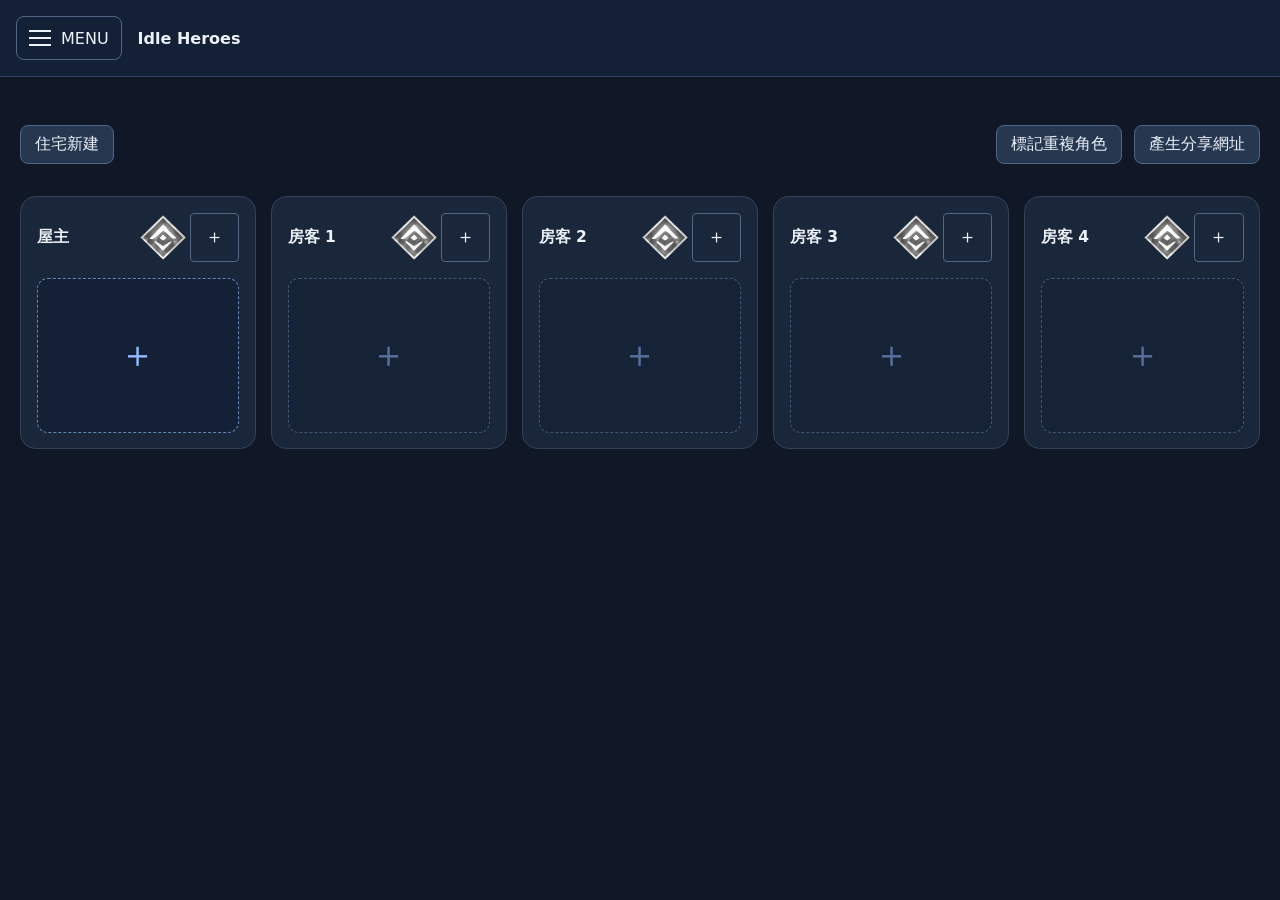
==== Cloud/CloudIsland.html @ fb729266 "Combine cloud island and imprint infusion" ====
<!doctype html>
<html lang="zh-Hant">
  <head>
    <meta charset="utf-8">
    <meta name="viewport" content="width=device-width, initial-scale=1">
    <title>雲舒島模擬器</title>
    <link rel="stylesheet" href="../site-navigation.css">
    <style>
      :root {
        color-scheme: dark;
        font-family: system-ui, sans-serif;
        background: #101827;
        color: #edf2fa;
      }

      * { box-sizing: border-box; }
      body { margin: 0; }
      main { width: calc(100% - 40px); max-width: 1600px; margin: 48px auto; }
      h1 { margin: 8px 0 12px; font-size: clamp(1.8rem, 5vw, 2.5rem); }
      h2 { margin: 0; font-size: 1.25rem; }
      p { line-height: 1.6; }
      .muted { color: #aab8cd; }
      .group-controls { display: flex; flex-wrap: wrap; gap: 12px; margin-top: 20px; }
      .share-controls { display: flex; flex-wrap: wrap; justify-content: flex-end; gap: 12px; margin-left: auto; max-width: 100%; }
      #mark-duplicates[aria-pressed="true"] { background: #702633; border-color: #ff3344; }
      #share-result { margin-top: 20px; }
      #share-result label { display: block; margin-bottom: 8px; }
      #share-url {
        width: 100%;
        padding: 12px;
        border: 1px solid #526583;
        border-radius: 8px;
        background: #142035;
        color: inherit;
        font: inherit;
      }
      #groups { container-type: inline-size; }
      .picker-panels {
        display: grid;
        grid-template-columns: repeat(5, minmax(0, 1fr));
        align-items: start;
        gap: clamp(4px, 1.25cqw, 20px);
        margin-top: 32px;
        font-size: clamp(8px, 1cqw, 16px);
      }
      .panel {
        min-width: 0;
        padding: clamp(2px, 1.25cqw, 20px);
        border: 1px solid #34425a;
        border-radius: clamp(4px, 1.25cqw, 20px);
        background: #1a2639;
      }

      button { font: inherit; color: inherit; cursor: pointer; }
      button:focus-visible, .picker-panels:focus-visible, #share-url:focus-visible { outline: 3px solid #9fc2ff; outline-offset: 4px; }
      button:disabled { cursor: not-allowed; opacity: .5; }
      .panel-heading {
        display: flex;
        align-items: center;
        justify-content: space-between;
        gap: clamp(1px, .5cqw, 8px);
        min-height: clamp(24px, 4cqw, 56px);
        margin-bottom: clamp(4px, 1.25cqw, 20px);
      }
      .panel-actions { display: flex; gap: 2px; margin-left: auto; }
      .nirvana-button, .icon-picker {
        flex-shrink: 0;
        width: clamp(24px, 4cqw, 56px);
        height: clamp(24px, 4cqw, 56px);
        padding: 1px;
        border: 1px solid transparent;
        border-radius: 4px;
        background: transparent;
      }
      .icon-picker {
        display: flex;
        align-items: center;
        justify-content: center;
        border-color: #526583;
        font-size: clamp(18px, 1.5cqw, 24px);
      }
      .icon-picker:hover { background: #34425a; }
      .icon-picker img { width: 100%; height: 100%; object-fit: contain; }
      .nirvana-button img {
        display: block;
        width: 100%;
        height: 100%;
        object-fit: contain;
        filter: grayscale(1);
      }
      .nirvana-button[aria-pressed="true"] { border-color: #efbe6a; }
      .nirvana-button[aria-pressed="true"] img { filter: none; }
      .image-picker {
        position: relative;
        display: flex;
        flex-direction: column;
        align-items: center;
        justify-content: center;
        gap: clamp(3px, .75cqw, 12px);
        width: 100%;
        min-height: clamp(64px, 12.5cqw, 200px);
        padding: clamp(2px, 1.25cqw, 20px);
        overflow-wrap: anywhere;
        border: clamp(1px, .125cqw, 2px) dashed #6888b9;
        border-radius: clamp(3px, .875cqw, 14px);
        background: #142035;
      }
      .image-picker:hover:not(:disabled) { background: #20314c; border-color: #9fc2ff; }
      .image-picker.is-nirvana { background: #4a321d; border-color: #efbe6a; }
      .image-picker.is-nirvana:hover:not(:disabled) { background: #634323; border-color: #ffda92; }
      .image-picker.is-duplicate::after {
        content: "";
        position: absolute;
        inset: 0;
        border: 4px solid #ff3344;
        border-radius: inherit;
        box-shadow: 0 0 6px #ff3344;
        pointer-events: none;
      }
      .image-picker > * { max-width: 100%; }
      .image-picker strong:empty { display: none; }
      .section-title {
        margin: 0;
        font-size: clamp(7px, 1.25cqw, 20px);
        white-space: nowrap;
      }
      .placeholder { font-size: clamp(18px, 3cqw, 48px); color: #94bbff; }
      .preview {
        width: min(100%, clamp(32px, 7cqw, 112px));
        height: auto;
        aspect-ratio: 112 / 118;
        object-fit: contain;
      }
      .error { color: #ffb3b3; overflow-wrap: anywhere; }

      dialog {
        width: min(760px, calc(100% - 32px));
        max-height: 85vh;
        max-height: 85dvh;
        padding: 0;
        border: 1px solid #526583;
        border-radius: 20px;
        background: #1a2639;
        color: inherit;
      }
      dialog::backdrop { background: rgb(4 10 20 / 80%); }
      .dialog-content { padding: 24px; }
      .dialog-header { display: flex; align-items: center; justify-content: space-between; gap: 16px; }
      #dialog-title { font-weight: normal; }
      .close-button, .group-button {
        flex-shrink: 0;
        padding: 8px 14px;
        border: 1px solid #526583;
        border-radius: 8px;
        background: #263750;
      }
      .group-button:hover { background: #344b6a; }
      .image-grid {
        display: grid;
        grid-template-columns: repeat(auto-fit, minmax(108px, 1fr));
        gap: 12px;
        margin-top: 20px;
      }
      .image-option {
        display: flex;
        flex-direction: column;
        align-items: center;
        gap: 8px;
        min-width: 0;
        padding: 12px 6px;
        border: 2px solid #344763;
        border-radius: 12px;
        background: #142035;
      }
      .image-option:hover:not(:disabled) { border-color: #9fc2ff; background: #20314c; }
      .image-option[aria-pressed="true"] { border-color: #9fc2ff; background: #2c4265; }
      .image-option img { width: 94px; height: 99px; object-fit: contain; }
      .image-option span { max-width: 100%; overflow-wrap: anywhere; font-size: .85rem; }
      .image-option-none { min-height: 128px; justify-content: center; }

      @container (max-width: 600px) {
        .panel { padding: clamp(1px, .35cqw, 2px); }
        .panel-heading { flex-direction: column; align-items: stretch; gap: 4px; }
      }

      @media (max-width: 420px) {
        main { width: calc(100% - 32px); margin: 28px auto; }
        .dialog-content { padding: 16px; }
      }
    </style>
  </head>
  <body>
    <header class="site-header">
      <details class="site-navigation">
        <summary>
          <span class="site-hamburger" aria-hidden="true">
            <span></span>
            <span></span>
            <span></span>
          </span>
          <span>MENU</span>
        </summary>
        <nav aria-label="工具導覽">
          <a href="../index.html">HOME</a>
          <a href="./CloudIsland.html" aria-current="page">CLOUD ISLAND</a>
          <a href="../Imprint/imprint.html">IMPRINT INFUSION</a>
        </nav>
      </details>
      <span class="site-name">Idle Heroes</span>
    </header>
    <main>
      <div class="group-controls">
        <button id="add-group" class="group-button" type="button" aria-controls="groups">住宅新建</button>
        <button id="delete-group" class="group-button" type="button" aria-controls="groups" hidden>住宅拆遷</button>
        <div class="share-controls">
          <button id="mark-duplicates" class="group-button" type="button" aria-controls="groups" aria-pressed="false">標記重複角色</button>
          <button id="share-settings" class="group-button" type="button" aria-controls="share-result">產生分享網址</button>
        </div>
      </div>
      <div id="share-result" hidden>
        <label for="share-url">分享網址</label>
        <input id="share-url" type="text" readonly>
        <p id="share-status" class="muted" role="status"></p>
      </div>
      <p id="state-error" class="error" role="alert" hidden></p>
      <div id="groups"></div>
      <noscript><p class="error">請啟用 JavaScript，才能開啟圖片選項。</p></noscript>
    </main>

    <template id="group-template">
      <div class="picker-panels selection-group" role="group" tabindex="0">
        <section class="panel">
          <h1 class="section-title">屋主</h1>
          <button class="image-picker landlord-picker" type="button"
            aria-haspopup="dialog" aria-controls="image-dialog">
            <span class="placeholder" aria-hidden="true">＋</span>
            <img class="preview" alt="" hidden>
            <strong></strong>
          </button>
          <p class="error" role="alert" hidden></p>
        </section>
        <section class="panel">
          <h2 class="section-title">房客 1</h2>
          <button class="image-picker tenant-picker" type="button"
            aria-haspopup="dialog" aria-controls="image-dialog" disabled>
            <span class="placeholder" aria-hidden="true">＋</span>
            <img class="preview" alt="" hidden>
            <strong></strong>
          </button>
          <p class="error" role="alert" hidden></p>
        </section>
        <section class="panel">
          <h2 class="section-title">房客 2</h2>
          <button class="image-picker tenant-picker" type="button"
            aria-haspopup="dialog" aria-controls="image-dialog" disabled>
            <span class="placeholder" aria-hidden="true">＋</span>
            <img class="preview" alt="" hidden>
            <strong></strong>
          </button>
          <p class="error" role="alert" hidden></p>
        </section>
        <section class="panel">
          <h2 class="section-title">房客 3</h2>
          <button class="image-picker tenant-picker" type="button"
            aria-haspopup="dialog" aria-controls="image-dialog" disabled>
            <span class="placeholder" aria-hidden="true">＋</span>
            <img class="preview" alt="" hidden>
            <strong></strong>
          </button>
          <p class="error" role="alert" hidden></p>
        </section>
        <section class="panel">
          <h2 class="section-title">房客 4</h2>
          <button class="image-picker tenant-picker" type="button"
            aria-haspopup="dialog" aria-controls="image-dialog" disabled>
            <span class="placeholder" aria-hidden="true">＋</span>
            <img class="preview" alt="" hidden>
            <strong></strong>
          </button>
          <p class="error" role="alert" hidden></p>
        </section>
      </div>
    </template>

    <dialog id="image-dialog" aria-label="圖片選擇">
      <div class="dialog-content">
        <div class="dialog-header">
          <h2 id="dialog-title">選擇圖片即可套用；按 Esc 可取消。</h2>
          <button id="close-dialog" class="close-button" type="button" autofocus>關閉</button>
        </div>
        <p id="gallery-error" class="error" role="alert" hidden></p>
        <div id="image-options" class="image-grid"></div>
      </div>
    </dialog>

    <script>
      // 直接調整陣列項目的位置即可改變顯示順序；程式不會重新排序。
      const landlordImages = [
        { filename: "lethia_trans.png", name: "Lethia" },
        { filename: "erskor_trans.png", name: "Erskor" },
        { filename: "umbrion_trans.png", name: "Umbrion" },
        { filename: "mareia_trans.png", name: "Mareia" },
        { filename: "oscar_trans.png", name: "Oscar" },
        { filename: "madeleine_trans.png", name: "Madeleine" },
        { filename: "basilisk_trans.png", name: "Basilisk" },
        { filename: "ignacia_trans.png", name: "Ignacia" },
        { filename: "vespera_trans.png", name: "Vespera" },
        { filename: "sylvie_trans.png", name: "Sylvie" },
        { filename: "finn_trans.png", name: "Finn" },
        { filename: "wukong_trans.png", name: "Wukong" },
        { filename: "haig_trans.png", name: "Haig" },
        { filename: "williams_trans.png", name: "Williams" },
        { filename: "melissa_trans.png", name: "Melissa" },
        { filename: "alikita_trans.png", name: "Alikita" },
        { filename: "luna_trans.png", name: "Luna" },
        { filename: "patricia_trans.png", name: "Patricia" },
        { filename: "yorhm_trans.png", name: "Yorhm" },
        { filename: "gaggie_trans.png", name: "Gaggie" },
        { filename: "betty_trans.png", name: "Betty" },
        { filename: "natalie_trans.png", name: "Natalie" },
        { filename: "geester_trans.png", name: "Geester" },
        { filename: "aylamak_trans.png", name: "Aylamak" },
        { filename: "elena_trans.png", name: "Elena" },
        { filename: "vulcan_trans.png", name: "Vulcan" },
        { filename: "aranea_trans.png", name: "Aranea" },
        { filename: "azrael_trans.png", name: "Azrael" },
        { filename: "mockman_trans.png", name: "Mockman" },
        { filename: "freya_trans.png", name: "Freya" },
        { filename: "holmes_trans.png", name: "Holmes" },
        { filename: "eos_trans.png", name: "Eos" },
        { filename: "aspen_trans.png", name: "Aspen" },
        { filename: "vesa_trans.png", name: "Vesa" },
        { filename: "jahra_trans.png", name: "Jahra" },
        { filename: "asmodel_trans.png", name: "Asmodel" },
        { filename: "halora_trans.png", name: "Halora" },
        { filename: "xia_trans.png", name: "Xia" },
      ];

      const allTenantImages = [
        "alikita.png",
        "alikita_trans.png",
        "annabelle.png",
        "aranea.png",
        "aranea_trans.png",
        "asmodel.png",
        "asmodel_trans.png",
        "aylamak.png",
        "aylamak_trans.png",
        "azrael.png",
        "azrael_trans.png",
        "basilisk.png",
        "basilisk_trans.png",
        "betty.png",
        "betty_trans.png",
        "elena.png",
        "elena_trans.png",
        "erskor.png",
        "erskor_trans.png",
        "finn.png",
        "finn_trans.png",
        "freya.png",
        "gaggie.png",
        "geester.png",
        "geester_trans.png",
        "haig.png",
        "haig_trans.png",
        "ignacia.png",
        "ignacia_trans.png",
        "jahra_trans.png",
        "lethia.png",
        "lethia_trans.png",
        "luna.png",
        "luna_trans.png",
        "madeleine.png",
        "madeleine_trans.png",
        "mareia.png",
        "mareia_trans.png",
        "melissa.png",
        "melissa_trans.png",
        "natalie.png",
        "natalie_trans.png",
        "oscar.png",
        "oscar_trans.png",
        "patricia.png",
        "patricia_trans.png",
        "sylvie.png",
        "sylvie_trans.png",
        "umbrion.png",
        "umbrion_trans.png",
        "vesa_trans.png",
        "vespera.png",
        "vespera_trans.png",
        "vulcan.png",
        "waldeck.png",
        "williams.png",
        "williams_trans.png",
        "wukong.png",
        "wukong_trans.png",
        "yorhm.png",
        "yorhm_trans.png",
      ];

      // tenantImages[i] 對應 landlordImages[i]；可將 [...allTenantImages] 換成指定檔名陣列。
      const tenantImages = [
        ["lethia.png", "umbrion.png"], // 0: lethia_trans.png
        ["erskor.png", "mareia.png"], // 1: erskor_trans.png
        ["umbrion.png", "oscar.png"], // 2: umbrion_trans.png
        ["mareia.png", "madeleine.png"], // 3: mareia_trans.png
        ["oscar.png", "basilisk.png"], // 4: oscar_trans.png
        ["madeleine.png", "ignacia.png"], // 5: madeleine_trans.png
        ["basilisk.png", "wukong.png"], // 6: basilisk_trans.png
        ["ignacia.png", "melissa.png"], // 7: ignacia_trans.png
        ["vespera.png", "haig.png"], // 8: vespera_trans.png
        ["sylvie.png", "alikita.png"], // 9: sylvie_trans.png
        ["finn.png", "williams.png"], // 10: finn_trans.png
        ["wukong.png", "luna.png"], // 11: wukong_trans.png
        ["haig.png", "yorhm.png"], // 12: haig_trans.png
        ["williams.png", "geester.png"], // 13: williams_trans.png
        ["melissa.png", "annabelle.png"], // 14: melissa_trans.png
        ["alikita.png", "freya.png"], // 15: alikita_trans.png
        ["luna.png", "natalie.png"], // 16: luna_trans.png
        ["patricia.png", "gaggie.png"], // 17: patricia_trans.png
        ["yorhm.png", "freya.png"], // 18: yorhm_trans.png
        ["gaggie.png", "betty.png"], // 19: gaggie_trans.png
        ["betty.png", "geester.png"], // 20: betty_trans.png
        ["natalie.png", "mockman.png"], // 21: natalie_trans.png
        ["geester.png", "natalie.png"], // 22: geester_trans.png
        ["aylamak.png", "saja.png"], // 23: aylamak_trans.png
        ["elena.png", "mockman.png"], // 24: elena_trans.png
        ["vulcan.png", "mockman.png"], // 25: vulcan_trans.png
        ["aranea.png", "natasha.png"], // 26: aranea_trans.png
        ["azrael.png", "eloise.png"], // 27: azrael_trans.png
        ["mockman.png", "phorcys.png"], // 28: mockman_trans.png
        ["freya.png", "annabelle.png"], // 29: freya_trans.png
        ["holmes.png", "xiahou.png"], // 30: holmes_trans.png
        ["eos.png", "russell.png"], // 31: eos_trans.png
        ["aspen.png", "drake.png"], // 32: aspen_trans.png
        ["vesa.png", "rogan.png"], // 33: vesa_trans.png
        ["jahra.png", "ithaqua.png"], // 34: jahra_trans.png
        ["asmodel.png", "andrea.png"], // 35: asmodel_trans.png
        ["halora.png", "ignis.png"], // 36: halora_trans.png
        ["xia.png", "fiona.png"], // 37: xia_trans.png
      ];

      // 房客 2～4 各自使用獨立清單，索引同樣對應 landlordImages。
      const tenantImages2 = [
        ["basilisk_trans.png", "oscar.png"], // 0: lethia_trans.png
        ["ignacia_trans.png", "madeleine.png"], // 1: erskor_trans.png
        ["sylvie_trans.png", "mareia.png"], // 2: umbrion_trans.png
        ["vespera_trans.png", "basilisk.png", "lethia_trans.png"], // 3: mareia_trans.png
        ["haig_trans.png", "vespera.png"], // 4: oscar_trans.png
        ["finn_trans.png", "sylvie.png", "mareia_trans.png"], // 5: madeleine_trans.png
        ["wukong_trans.png", "williams.png", "erskor_trans.png"], // 6: basilisk_trans.png
        ["williams_trans.png", "natalie.png", "umbrion_trans.png"], // 7: ignacia_trans.png
        ["betty_trans.png", "freya.png", "madeleine_trans.png"], // 8: vespera_trans.png
        ["melissa_trans.png", "luna.png", "oscar_trans.png"], // 9: sylvie_trans.png
        ["geester_trans.png", "natalie.png", "basilisk_trans.png"], // 10: finn_trans.png
        ["azrael_trans.png", "alikita.png", "ignacia_trans.png"], // 11: wukong_trans.png
        ["asmodel_trans.png", "melissa.png", "vespera_trans.png"], // 12: haig_trans.png
        ["patricia_trans.png", "aranea.png", "sylvie_trans.png"], // 13: williams_trans.png
        ["elena_trans.png", "waldeck.png", "finn_trans.png"], // 14: melissa_trans.png
        ["betty_trans.png", "azrael.png", "wukong_trans.png"], // 15: alikita_trans.png
        ["yorhm_trans.png", "gaggie.png", "williams_trans.png"], // 16: luna_trans.png
        ["natalie_trans.png", "yorhm.png", "haig_trans.png"], // 17: patricia_trans.png
        ["geester_trans.png", "aylamak.png", "melissa_trans.png"], // 18: yorhm_trans.png
        ["jahra_trans.png", "freya.png", "alikita_trans.png"], // 19: gaggie_trans.png
        ["azrael_trans.png", "elena.png", "patricia_trans.png"], // 20: betty_trans.png
        ["geester_trans.png", "betty.png", "luna_trans.png"], // 21: natalie_trans.png
        ["azrael_trans.png", "vulcan.png", "gaggie_trans.png"], // 22: geester_trans.png
        ["holmes_trans.png", "vulcan.png", "yorhm_trans.png"], // 23: aylamak_trans.png
        ["aspen_trans.png", "aranea.png", "betty_trans.png"], // 24: elena_trans.png
        ["eos_trans.png", "andrea.png", "geester_trans.png"], // 25: vulcan_trans.png
        ["vesa_trans.png", "azrael.png", "elena_trans.png"], // 26: aranea_trans.png
        ["xia_trans.png", "annabelle.png", "vulcan_trans.png"], // 27: azrael_trans.png
        ["xia_trans.png", "onkirimaru.png", "aranea_trans.png"], // 28: mockman_trans.png
        ["vesa_trans.png", "waldeck.png", "azrael_trans.png"], // 29: freya_trans.png
        ["xia_trans.png", "annabelle.png", "mockman_trans.png"], // 30: holmes_trans.png
        ["vesa_trans.png", "annabelle.png", "holmes_trans.png"], // 31: eos_trans.png
        ["halora_trans.png", "carrie.png", "mockman_trans.png"], // 32: aspen_trans.png
        ["xia_trans.png", "xiahou.png", "freya_trans.png"], // 33: vesa_trans.png
        ["halora_trans.png", "tix.png", "holmes_trans.png"], // 34: jahra_trans.png
        ["jahra_trans.png", "russell.png", "eos_trans.png"], // 35: asmodel_trans.png
        ["asmodel_trans.png", "waldeck.png", "freya_trans.png"], // 36: halora_trans.png
        ["halora_trans.png", "sherlock.png", "aspen_trans.png"], // 37: xia_trans.png
      ];

      const tenantImages3 = [
        ["basilisk.png"], // 0: lethia_trans.png
        ["ignacia.png"], // 1: erskor_trans.png
        ["sylvie.png"], // 2: umbrion_trans.png
        ["vespera.png"], // 3: mareia_trans.png
        ["haig.png"], // 4: oscar_trans.png
        ["finn.png"], // 5: madeleine_trans.png
        ["finn.png"], // 6: basilisk_trans.png
        ["williams.png"], // 7: ignacia_trans.png
        ["betty.png"], // 8: vespera_trans.png
        ["melissa.png"], // 9: sylvie_trans.png
        ["geester.png"], // 10: finn_trans.png
        ["azrael.png"], // 11: wukong_trans.png
        ["asmodel.png"], // 12: haig_trans.png
        ["patricia.png"], // 13: williams_trans.png
        ["elena.png"], // 14: melissa_trans.png
        ["betty.png"], // 15: alikita_trans.png
        ["yorhm.png"], // 16: luna_trans.png
        ["natalie.png"], // 17: patricia_trans.png
        ["geester.png"], // 18: yorhm_trans.png
        ["aylamak.png"], // 19: gaggie_trans.png
        ["azrael.png", "yorhm.png"], // 20: betty_trans.png
        ["eos.png", "aylamak.png"], // 21: natalie_trans.png
        ["azrael.png", "gaggie.png"], // 22: geester_trans.png
        ["fiona.png", "geester.png"], // 23: aylamak_trans.png
        ["vulcan.png", "annabelle.png"], // 24: elena_trans.png
        ["azrael.png", "tussilago.png"], // 25: vulcan_trans.png
        ["freya.png", "annabelle.png"], // 26: aranea_trans.png
        ["natasha.png", "holmes.png"], // 27: azrael_trans.png
        ["eloise.png", "freya.png"], // 28: mockman_trans.png
        ["xiahou.png", "gloria.png"], // 29: freya_trans.png
        ["saja.png", "eos.png"], // 30: holmes_trans.png
        ["xiahou.png", "natasha.png"], // 31: eos_trans.png
        ["onkirimaru.png", "amenra.png"], // 32: aspen_trans.png
        ["flora.png", "aranea.png"], // 33: vesa_trans.png
        ["eloise.png", "annabelle.png"], // 34: jahra_trans.png
        ["tussilago.png", "saja.png"], // 35: asmodel_trans.png
        ["gloria.png", "morax.png"], // 36: halora_trans.png
        ["onkirimaru.png", "inosuke.png"], // 37: xia_trans.png
      ];

      const tenantImages4 = [
        ["oscar_trans.png"], // 0: lethia_trans.png
        ["umbrion_trans.png"], // 1: erskor_trans.png
        ["madeleine_trans.png"], // 2: umbrion_trans.png
        ["ignacia_trans.png"], // 3: mareia_trans.png
        ["melissa_trans.png"], // 4: oscar_trans.png
        ["basilisk_trans.png", "lethia_trans.png"], // 5: madeleine_trans.png
        ["sylvie_trans.png"], // 6: basilisk_trans.png
        ["finn_trans.png"], // 7: ignacia_trans.png
        ["williams_trans.png", "erskor_trans.png"], // 8: vespera_trans.png
        ["haig_trans.png"], // 9: sylvie_trans.png
        ["luna_trans.png"], // 10: finn_trans.png
        ["yorhm_trans.png", "umbrion_trans.png"], // 11: wukong_trans.png
        ["jahra_trans.png"], // 12: haig_trans.png
        ["asmodel_trans.png", "madeleine_trans.png"], // 13: williams_trans.png
        ["vesa_trans.png", "mareia_trans.png"], // 14: melissa_trans.png
        ["aranea_trans.png", "basilisk_trans.png"], // 15: alikita_trans.png
        ["betty_trans.png", "vespera_trans.png", "oscar_trans.png"], // 16: luna_trans.png
        ["aylamak_trans.png", "sylvie_trans.png", "ignacia_trans.png"], // 17: patricia_trans.png
        ["natalie_trans.png", "alikita_trans.png", "finn_trans.png"], // 18: yorhm_trans.png
        ["aylamak_trans.png", "vulcan.png", "wukong_trans.png"], // 19: gaggie_trans.png
        ["aranea_trans.png", "natalie.png", "williams_trans.png"], // 20: betty_trans.png
        ["vulcan_trans.png", "melissa_trans.png", "gaggie_trans.png"], // 21: natalie_trans.png
        ["elena_trans.png", "yorhm_trans.png", "haig_trans.png"], // 22: geester_trans.png
        ["xia_trans.png", "elena.png", "luna_trans.png"], // 23: aylamak_trans.png
        ["vesa_trans.png", "azrael.png", "patricia_trans.png"], // 24: elena_trans.png
        ["asmodel_trans.png", "aranea.png", "natalie_trans.png"], // 25: vulcan_trans.png
        ["halora_trans.png", "elena.png", "betty_trans.png"], // 26: aranea_trans.png
        ["freya_trans.png", "aranea.png", "geester_trans.png"], // 27: azrael_trans.png
        ["jahra_trans.png", "saja.png", "aylamak_trans.png"], // 28: mockman_trans.png
        ["asmodel_trans.png", "eos.png", "natalie_trans.png"], // 29: freya_trans.png
        ["eos_trans.png", "azrael.png", "aylamak_trans.png"], // 30: holmes_trans.png
        ["aspen_trans.png", "vulcan.png", "vulcan_trans.png"], // 31: eos_trans.png
        ["asmodel_trans.png", "mockman.png", "elena_trans.png"], // 32: aspen_trans.png
        ["jahra_trans.png", "freya.png", "aranea_trans.png"], // 33: vesa_trans.png
        ["xia_trans.png", "holmes.png", "elena_trans.png"], // 34: jahra_trans.png
        ["halora_trans.png", "eos.png", "vulcan_trans.png"], // 35: asmodel_trans.png
        ["jahra_trans.png", "delacium.png", "aranea_trans.png"], // 36: halora_trans.png
        ["asmodel_trans.png", "gloria.png", "azrael_trans.png"], // 37: xia_trans.png
      ];

      const tenantConfigurations = [
        { images: tenantImages, arrayName: "tenantImages" },
        { images: tenantImages2, arrayName: "tenantImages2" },
        { images: tenantImages3, arrayName: "tenantImages3" },
        { images: tenantImages4, arrayName: "tenantImages4" },
      ];
      const selectableIcons = [
        { filename: "Nova.png", name: "聖焰" },
        { filename: "Pupil.png", name: "深瞳" },
        { filename: "Specter.png", name: "求知" },
        { filename: "Plume.png", name: "時刻" },
        { filename: "Bloom.png", name: "創生" },
        { filename: "Butterfly.png", name: "幻蝶" },
        { filename: "Netherfish.png", name: "冥魚" },
        { filename: "Spiral.png", name: "天城" },
      ];
      const shareBaseUrl = "https://howlongbean.github.io/idleheroes.github.io/Cloud/CloudIsland.html";
      // z1 使用 DEFLATE + Base64URL；沒有前綴的舊 JSON 參數仍可還原。
      const compressedStatePrefix = "z1.";
      const groups = [];
      const groupsContainer = document.getElementById("groups");
      const groupTemplate = document.getElementById("group-template");
      const addGroupButton = document.getElementById("add-group");
      const deleteGroupButton = document.getElementById("delete-group");
      const shareSettingsButton = document.getElementById("share-settings");
      const markDuplicatesButton = document.getElementById("mark-duplicates");
      const shareResult = document.getElementById("share-result");
      const shareUrlInput = document.getElementById("share-url");
      const shareStatus = document.getElementById("share-status");
      const stateError = document.getElementById("state-error");
      const dialog = document.getElementById("image-dialog");
      const options = document.getElementById("image-options");
      const galleryError = document.getElementById("gallery-error");
      let nextGroupId = 1;
      let shareRevision = 0;
      let markDuplicates = false;

      class SharedStateError extends Error {}

      addGroupButton.addEventListener("click", addGroup);
      deleteGroupButton.addEventListener("click", deleteGroup);
      shareSettingsButton.addEventListener("click", generateShareUrl);
      markDuplicatesButton.addEventListener("click", () => {
        markDuplicates = !markDuplicates;
        markDuplicatesButton.setAttribute("aria-pressed", String(markDuplicates));
        updateDuplicateMarkers();
      });
      shareUrlInput.addEventListener("click", () => shareUrlInput.select());
      document.getElementById("close-dialog").addEventListener("click", () => dialog.close());
      dialog.addEventListener("click", (event) => {
        if (event.target === dialog) dialog.close();
      });
      dialog.addEventListener("keydown", (event) => {
        if (event.key === "Escape") {
          event.preventDefault();
          dialog.close();
        }
      });

      function addGroup() {
        const number = nextGroupId++;
        const element = groupTemplate.content.firstElementChild.cloneNode(true);
        element.id = `group-${number}`;
        element.setAttribute("aria-label", `第 ${number} 組屋主與房客選擇`);
        element.querySelectorAll(".panel").forEach((panel, index) => {
          const heading = panel.querySelector(".section-title");
          heading.id = `${element.id}-title-${index}`;
          panel.setAttribute("aria-labelledby", heading.id);
          panel.querySelector(".image-picker").setAttribute("aria-labelledby", heading.id);
          const header = document.createElement("div");
          header.className = "panel-heading";
          heading.before(header);
          header.append(heading);
          const toggle = document.createElement("button");
          toggle.type = "button";
          toggle.className = "nirvana-button";
          toggle.setAttribute("aria-label", `第 ${number} 組${heading.textContent} Nirvana`);
          toggle.setAttribute("aria-pressed", "false");
          toggle.title = "切換 Nirvana";
          const icon = document.createElement("img");
          icon.alt = "";
          const iconError = document.createElement("p");
          iconError.className = "error nirvana-error";
          iconError.setAttribute("role", "alert");
          iconError.hidden = true;
          icon.addEventListener("error", () => {
            toggle.disabled = true;
            iconError.textContent = "無法載入 Nirvana 圖示，請確認 Icons/Nirvana.png 存在。";
            iconError.hidden = false;
          });
          icon.src = "./Icons/Nirvana.png";
          toggle.append(icon);
          const actions = document.createElement("div");
          actions.className = "panel-actions";
          actions.append(toggle);
          header.append(actions);
          panel.append(iconError);

          const iconPicker = document.createElement("button");
          iconPicker.type = "button";
          iconPicker.className = "icon-picker";
          iconPicker.dataset.label = `第 ${number} 組${heading.textContent}圖示`;
          iconPicker.setAttribute("aria-label", `${iconPicker.dataset.label}：無`);
          iconPicker.setAttribute("aria-haspopup", "dialog");
          iconPicker.setAttribute("aria-controls", "image-dialog");
          iconPicker.title = "選擇圖示（目前：無）";
          const plus = document.createElement("span");
          plus.textContent = "＋";
          plus.setAttribute("aria-hidden", "true");
          const selectedIcon = document.createElement("img");
          selectedIcon.alt = "";
          selectedIcon.hidden = true;
          const selectionError = document.createElement("p");
          selectionError.className = "error icon-selection-error";
          selectionError.setAttribute("role", "alert");
          selectionError.hidden = true;
          selectedIcon.addEventListener("error", () => {
            if (!selectedIcon.hasAttribute("src")) return;
            selectionError.textContent = `無法載入 Icons/${selectedIcon.dataset.filename}，請確認圖示存在。`;
            selectionError.hidden = false;
          });
          iconPicker.append(plus, selectedIcon);
          actions.append(iconPicker);
          panel.append(selectionError);
        });

        const picker = element.querySelector(".landlord-picker");
        const tenantPickers = element.querySelectorAll(".tenant-picker");
        const group = {
          element,
          selectedFile: null,
          selectedLandlordIndex: -1,
          nirvana: Array(tenantConfigurations.length + 1).fill(false),
          icons: Array(tenantConfigurations.length + 1).fill(null),
          tenantSlots: tenantConfigurations.map((configuration, index) => ({
            ...configuration,
            button: tenantPickers[index],
            selectedFile: null,
          })),
        };

        element.querySelectorAll(".nirvana-button").forEach((toggle, index) => {
          toggle.addEventListener("click", () => setNirvana(group, index, !group.nirvana[index]));
        });
        element.querySelectorAll(".icon-picker").forEach((iconPicker, index) => {
          iconPicker.addEventListener("click", () => {
            const used = new Set(groups.flatMap(current => current.icons));
            const images = [
              { filename: null, name: "無" },
              ...selectableIcons.filter(icon => !used.has(icon.filename)),
            ];
            const currentName = group.icons[index] === null ? "無"
              : selectableIcons.find(icon => icon.filename === group.icons[index]).name;
            dialog.dataset.groupId = element.id;
            openGallery(images, "Icons", group.icons[index], (image) => {
              return selectIcon(group, index, image.filename);
            }, `${iconPicker.dataset.label}：目前 ${currentName}`);
          });
        });
        picker.addEventListener("click", () => {
          dialog.dataset.groupId = element.id;
          openGallery(landlordImages, "Landlord", group.selectedFile, (_image, index) => {
            selectLandlord(group, index);
          }, `第 ${number} 組：選擇屋主`);
        });
        group.tenantSlots.forEach((slot, index) => {
          slot.button.addEventListener("click", () => {
            if (slot.button.disabled) return;
            dialog.dataset.groupId = element.id;
            const images = slot.images[group.selectedLandlordIndex].map(filename => ({
              filename, name: imageLabel(filename),
            }));
            openGallery(images, "Tenant", slot.selectedFile, (image) => {
              selectTenant(group, index, image.filename);
            }, `第 ${number} 組：選擇房客 ${index + 1}`);
          });
        });

        for (const [button, folder] of [[picker, "Landlord"], ...group.tenantSlots.map(slot => [slot.button, "Tenant"])]) {
          const image = button.querySelector(".preview");
          const error = button.parentElement.querySelector(".error");
          image.addEventListener("error", () => {
            if (!image.hasAttribute("src")) return;
            error.textContent = `無法載入 ${folder}/${image.dataset.filename}，請確認圖片存在。`;
            error.hidden = false;
          });
        }

        groupsContainer.append(element);
        groups.push(group);
        deleteGroupButton.hidden = groups.length <= 1;
        updateDuplicateMarkers();
        invalidateShareUrl();
        return group;
      }

      function deleteGroup() {
        if (groups.length <= 1) {
          console.warn("至少需保留一組，無法刪除最後一組。");
          return false;
        }

        const lastGroup = groups[groups.length - 1].element;
        const focusedElement = document.activeElement;
        const ownsGallery = dialog.dataset.groupId === lastGroup.id;
        const closesGallery = ownsGallery && dialog.open;
        if (ownsGallery) {
          dialog.close();
          options.replaceChildren();
          delete dialog.dataset.groupId;
        }
        lastGroup.remove();
        groups.pop();
        deleteGroupButton.hidden = groups.length <= 1;
        updateDuplicateMarkers();
        invalidateShareUrl();
        if (closesGallery || lastGroup.contains(focusedElement)
          || (deleteGroupButton.hidden && focusedElement === deleteGroupButton)) {
          (deleteGroupButton.hidden ? addGroupButton : deleteGroupButton).focus();
        }
        return true;
      }

      function selectLandlord(group, index) {
        const image = landlordImages[index];
        group.selectedFile = image.filename;
        setPreview(group.element.querySelector(".landlord-picker"), "Landlord", image);
        if (group.selectedLandlordIndex !== index) {
          group.selectedLandlordIndex = index;
          group.nirvana.forEach((_enabled, pickerIndex) => setNirvana(group, pickerIndex, false));
          group.icons.forEach((_filename, pickerIndex) => selectIcon(group, pickerIndex, null));
          group.tenantSlots.forEach(slot => resetTenant(slot, index));
        }
        updateDuplicateMarkers();
        invalidateShareUrl();
      }

      function selectTenant(group, index, filename) {
        const slot = group.tenantSlots[index];
        if (slot.selectedFile !== filename) {
          setNirvana(group, index + 1, false);
          selectIcon(group, index + 1, null);
        }
        slot.selectedFile = filename;
        setPreview(slot.button, "Tenant", { filename, name: imageLabel(filename) });
        updateDuplicateMarkers();
        invalidateShareUrl();
      }

      function updateDuplicateMarkers() {
        const selections = groups.flatMap(group => [
          { filename: group.selectedFile, button: group.element.querySelector(".landlord-picker") },
          ...group.tenantSlots.map(slot => ({ filename: slot.selectedFile, button: slot.button })),
        ]);
        const counts = new Map();
        if (markDuplicates) {
          for (const { filename } of selections) {
            if (filename !== null) counts.set(filename, (counts.get(filename) ?? 0) + 1);
          }
        }
        for (const { filename, button } of selections) {
          button.classList.toggle("is-duplicate", markDuplicates && filename !== null && counts.get(filename) > 1);
        }
      }

      function setNirvana(group, index, enabled) {
        group.nirvana[index] = enabled;
        group.element.querySelectorAll(".nirvana-button")[index].setAttribute("aria-pressed", String(enabled));
        group.element.querySelectorAll(".image-picker")[index].classList.toggle("is-nirvana", enabled);
        invalidateShareUrl();
      }

      function selectIcon(group, index, filename) {
        const button = group.element.querySelectorAll(".icon-picker")[index];
        const error = button.closest(".panel").querySelector(".icon-selection-error");
        const selectedIcon = selectableIcons.find(icon => icon.filename === filename);
        if (filename !== null && (!selectedIcon
          || groups.some(current => current.icons.some((icon, slotIndex) =>
            icon === filename && (current !== group || slotIndex !== index))))) {
          error.textContent = "此圖示不存在或已被其他位置選取，請重新開啟清單選擇。";
          error.hidden = false;
          if (dialog.open) {
            galleryError.textContent = error.textContent;
            galleryError.hidden = false;
          }
          return false;
        }
        group.icons[index] = filename;
        const image = button.querySelector("img");
        image.hidden = filename === null;
        button.querySelector("span").hidden = filename !== null;
        error.hidden = true;
        const label = filename === null ? "無" : selectedIcon.name;
        button.setAttribute("aria-label", `${button.dataset.label}：${label}`);
        button.title = `選擇圖示（目前：${label}）`;
        if (filename === null) {
          image.removeAttribute("src");
          delete image.dataset.filename;
        } else {
          image.dataset.filename = filename;
          image.src = `./Icons/${encodeURIComponent(filename)}`;
        }
        invalidateShareUrl();
        return true;
      }

      function invalidateShareUrl() {
        shareRevision++;
        shareResult.hidden = true;
        shareUrlInput.value = "";
        shareStatus.textContent = "";
        shareStatus.className = "muted";
      }

      function validateSharedState(state) {
        if (!state || typeof state !== "object" || Array.isArray(state) || ![1, 2, 3].includes(state.version)) {
          throw new SharedStateError("分享設定版本不支援或格式錯誤。");
        }
        if (!Array.isArray(state.groups) || state.groups.length === 0) {
          throw new SharedStateError("分享設定至少需要一組住宅。");
        }
        const usedIcons = new Set();
        state.groups.forEach((savedGroup, index) => {
          if (!savedGroup || typeof savedGroup !== "object" || Array.isArray(savedGroup)
            || !Array.isArray(savedGroup.tenants) || savedGroup.tenants.length !== tenantConfigurations.length) {
            throw new SharedStateError(`第 ${index + 1} 組必須包含四個房客位置。`);
          }
          if (state.version >= 2 && (!Array.isArray(savedGroup.nirvana)
            || savedGroup.nirvana.length !== tenantConfigurations.length + 1
            || !savedGroup.nirvana.every(value => typeof value === "boolean"))) {
            throw new SharedStateError(`第 ${index + 1} 組必須包含五個有效的 Nirvana 狀態。`);
          }
          if (state.version === 3) {
            if (!Array.isArray(savedGroup.icons) || savedGroup.icons.length !== tenantConfigurations.length + 1) {
              throw new SharedStateError(`第 ${index + 1} 組必須包含五個圖示位置。`);
            }
            savedGroup.icons.forEach(filename => {
              if (filename === null) return;
              if (!selectableIcons.some(icon => icon.filename === filename)) {
                throw new SharedStateError(`第 ${index + 1} 組包含不支援的圖示。`);
              }
              if (usedIcons.has(filename)) {
                throw new SharedStateError("分享設定包含重複圖示，每個圖示只能在全頁使用一次。");
              }
              usedIcons.add(filename);
            });
          }
          const landlordIndex = landlordImages.findIndex(image => image.filename === savedGroup.landlord);
          if (savedGroup.landlord !== null && landlordIndex === -1) {
            throw new SharedStateError(`第 ${index + 1} 組的屋主不在目前圖庫中。`);
          }
          savedGroup.tenants.forEach((filename, slotIndex) => {
            if (filename === null) return;
            const allowedImages = tenantConfigurations[slotIndex].images[landlordIndex];
            if (landlordIndex === -1 || typeof filename !== "string"
              || !Array.isArray(allowedImages) || !allowedImages.includes(filename)) {
              throw new SharedStateError(`第 ${index + 1} 組的房客 ${slotIndex + 1} 不在此屋主允許的清單中。`);
            }
          });
        });
        return state.groups.map(savedGroup => ({
          ...savedGroup,
          nirvana: state.version === 1 ? Array(tenantConfigurations.length + 1).fill(false) : savedGroup.nirvana,
          icons: state.version < 3 ? Array(tenantConfigurations.length + 1).fill(null) : savedGroup.icons,
        }));
      }

      async function encodeSharedState(state) {
        if (typeof CompressionStream !== "function") {
          throw new SharedStateError("此瀏覽器不支援網址壓縮，請使用最新版瀏覽器。");
        }
        try {
          const stream = new Blob([JSON.stringify(state)]).stream()
            .pipeThrough(new CompressionStream("deflate"));
          const bytes = new Uint8Array(await new Response(stream).arrayBuffer());
          const binary = Array.from(bytes, byte => String.fromCharCode(byte)).join("");
          return compressedStatePrefix + btoa(binary)
            .replace(/\+/g, "-").replace(/\//g, "_").replace(/=+$/, "");
        } catch (error) {
          if (!(error instanceof TypeError) && !(error instanceof DOMException)) throw error;
          throw new SharedStateError("分享設定壓縮失敗，請重試或更新瀏覽器。");
        }
      }

      async function decodeSharedState(value) {
        let json = value;
        if (value.startsWith(compressedStatePrefix)) {
          if (typeof DecompressionStream !== "function") {
            throw new SharedStateError("此瀏覽器不支援網址解壓縮，請使用最新版瀏覽器。");
          }
          const payload = value.slice(compressedStatePrefix.length);
          if (!/^[A-Za-z0-9_-]+$/.test(payload) || payload.length % 4 === 1) {
            throw new SharedStateError("分享網址的壓縮參數格式錯誤。");
          }
          try {
            const binary = atob(payload.replace(/-/g, "+").replace(/_/g, "/"));
            const bytes = Uint8Array.from(binary, character => character.charCodeAt(0));
            const stream = new Blob([bytes]).stream()
              .pipeThrough(new DecompressionStream("deflate"));
            json = new TextDecoder("utf-8", { fatal: true })
              .decode(await new Response(stream).arrayBuffer());
          } catch (error) {
            if (!(error instanceof TypeError) && !(error instanceof DOMException)) throw error;
            throw new SharedStateError("分享網址的壓縮資料已損壞，請重新取得連結。");
          }
        } else if (/^z\d+\./.test(value)) {
          throw new SharedStateError("分享網址的壓縮版本不支援。");
        }
        try {
          return JSON.parse(json);
        } catch (error) {
          if (!(error instanceof SyntaxError)) throw error;
          throw new SharedStateError("網址中的設定不是有效的 JSON。");
        }
      }

      async function generateShareUrl() {
        invalidateShareUrl();
        const revision = shareRevision;
        stateError.hidden = true;
        const state = {
          version: 3,
          groups: groups.map(group => ({
            landlord: group.selectedFile,
            tenants: group.tenantSlots.map(slot => slot.selectedFile),
            nirvana: [...group.nirvana],
            icons: [...group.icons],
          })),
        };
        try {
          validateSharedState(state);
          const encodedState = await encodeSharedState(state);
          if (revision !== shareRevision) return;
          const url = new URL(shareBaseUrl);
          url.searchParams.set("state", encodedState);
          shareUrlInput.value = url.href;
          shareResult.hidden = false;
          shareUrlInput.focus();
          shareUrlInput.select();
          if (typeof navigator.clipboard?.writeText !== "function") {
            shareStatus.className = "error";
            shareStatus.textContent = "網址已產生，但此瀏覽器不支援自動複製。請手動複製網址欄位。";
            return;
          }
          shareStatus.textContent = "網址已產生，正在複製至剪貼簿…";
          try {
            await navigator.clipboard.writeText(url.href);
            if (revision !== shareRevision) return;
            shareStatus.textContent = "分享網址已複製到剪貼簿，可直接貼上分享。連結記錄的是產生當下的設定。";
          } catch (error) {
            if (!(error instanceof DOMException)) throw error;
            if (revision !== shareRevision) return;
            shareStatus.className = "error";
            shareStatus.textContent = "網址已產生，但瀏覽器未允許自動複製。請允許剪貼簿權限，或手動複製網址欄位。";
          }
        } catch (error) {
          if (!(error instanceof SharedStateError)) throw error;
          if (revision !== shareRevision) return;
          stateError.textContent = `無法產生分享網址：${error.message}`;
          stateError.hidden = false;
        }
      }

      async function initializeGroups() {
        const parameters = new URLSearchParams(window.location.search);
        if (!parameters.has("state")) {
          addGroup();
          return;
        }
        const controls = [addGroupButton, deleteGroupButton, shareSettingsButton];
        controls.forEach(button => { button.disabled = true; });
        groupsContainer.setAttribute("aria-busy", "true");
        try {
          if (parameters.getAll("state").length !== 1) {
            throw new SharedStateError("網址中有重複的 state 參數。");
          }
          const state = await decodeSharedState(parameters.get("state"));
          const savedGroups = validateSharedState(state);
          for (const savedGroup of savedGroups) {
            const group = addGroup();
            if (savedGroup.landlord !== null) {
              selectLandlord(group, landlordImages.findIndex(image => image.filename === savedGroup.landlord));
              savedGroup.tenants.forEach((filename, index) => {
                if (filename !== null) selectTenant(group, index, filename);
              });
            }
            savedGroup.nirvana.forEach((enabled, index) => setNirvana(group, index, enabled));
            savedGroup.icons.forEach((filename, index) => selectIcon(group, index, filename));
          }
        } catch (error) {
          if (!(error instanceof SharedStateError)) throw error;
          stateError.textContent = `無法還原分享設定：${error.message} 目前顯示一組空白住宅。`;
          stateError.hidden = false;
          addGroup();
        } finally {
          controls.forEach(button => { button.disabled = false; });
          groupsContainer.removeAttribute("aria-busy");
        }
      }

      function imageLabel(filename) {
        const label = filename.replace(/\.[^.]+$/, "");
        return label.charAt(0).toUpperCase() + label.slice(1);
      }

      function setPreview(button, folder, { filename, name: label }) {
        const image = button.querySelector(".preview");
        button.parentElement.querySelector(".error").hidden = true;
        image.dataset.filename = filename;
        image.alt = label;
        image.src = `./${folder}/${encodeURIComponent(filename)}`;
        image.hidden = false;
        button.querySelector(".placeholder").hidden = true;
        button.querySelector("strong").textContent = folder === "Landlord" ? label : "";
      }

      function resetTenant(slot, selectedLandlordIndex) {
        slot.selectedFile = null;
        const tenantPicker = slot.button;
        const image = tenantPicker.querySelector(".preview");
        image.hidden = true;
        image.removeAttribute("src");
        image.alt = "";
        delete image.dataset.filename;
        tenantPicker.querySelector(".placeholder").hidden = false;
        const error = tenantPicker.parentElement.querySelector(".error");
        error.hidden = true;
        const filenames = slot.images[selectedLandlordIndex];
        const valid = Array.isArray(filenames)
          && filenames.every(filename => typeof filename === "string" && filename.trim().length > 0);
        if (!valid) {
          tenantPicker.disabled = true;
          tenantPicker.querySelector("strong").textContent = "房客清單設定錯誤";
          error.textContent = `請將 ${slot.arrayName}[${selectedLandlordIndex}] 設定為圖片檔名陣列。`;
          error.hidden = false;
          return;
        }
        tenantPicker.disabled = filenames.length === 0;
        tenantPicker.querySelector("strong").textContent = filenames.length === 0
          ? "此屋主尚未設定可選房客"
          : "點擊選擇房客";
      }

      function openGallery(images, folder, selected, onSelect, title = "選擇屋主") {
        options.replaceChildren();
        galleryError.hidden = true;
        dialog.setAttribute("aria-label", title);
        images.forEach((entry, index) => {
          const { filename, name: label } = entry;
          const option = document.createElement("button");
          option.type = "button";
          option.className = "image-option";
          option.dataset.filename = filename ?? "";
          option.setAttribute("aria-label", `選擇 ${label}`);
          option.setAttribute("aria-pressed", String(filename === selected));

          if (filename !== null) {
            const image = document.createElement("img");
            image.alt = "";
            image.addEventListener("error", () => {
              if (!option.isConnected) return;
              option.disabled = true;
              option.title = `無法載入 ${filename}`;
              galleryError.textContent = `部分圖片無法載入，請確認 ${folder} 中的檔名與圖片陣列一致。`;
              galleryError.hidden = false;
            });
            image.src = `./${folder}/${encodeURIComponent(filename)}`;
            option.append(image);
          } else {
            option.classList.add("image-option-none");
          }
          if (folder !== "Tenant") {
            const caption = document.createElement("span");
            caption.textContent = label;
            option.append(caption);
          }
          option.addEventListener("click", () => {
            if (onSelect(entry, index) === false) return;
            dialog.close();
          });
          options.append(option);
        });
        dialog.showModal();
      }

      initializeGroups();
    </script>
  </body>
</html>
---- site-navigation.css ----
.site-header {
  position: sticky;
  top: 0;
  z-index: 10;
  display: flex;
  align-items: center;
  gap: 16px;
  padding: 16px;
  border-bottom: 1px solid #34445e;
  background: #142035;
  color: #edf2fa;
}

.site-header .site-name { font-weight: 700; }
.site-navigation { position: relative; }
.site-navigation summary {
  display: flex;
  align-items: center;
  gap: 10px;
  min-height: 44px;
  padding: 10px 12px;
  border: 1px solid #526583;
  border-radius: 8px;
  cursor: pointer;
  list-style: none;
}

.site-navigation summary::-webkit-details-marker { display: none; }
.site-navigation summary:hover,
.site-navigation[open] summary { background: #263953; }
.site-hamburger { display: grid; gap: 5px; width: 22px; }
.site-hamburger span { height: 2px; background: currentColor; }
.site-navigation nav {
  position: absolute;
  top: calc(100% + 8px);
  left: 0;
  display: grid;
  gap: 4px;
  width: 260px;
  max-width: calc(100vw - 32px);
  padding: 8px;
  border: 1px solid #526583;
  border-radius: 10px;
  background: #142035;
  box-shadow: 0 12px 32px #0006;
}

.site-navigation a {
  display: block;
  padding: 12px;
  border-radius: 6px;
  color: inherit;
  text-decoration: none;
}

.site-navigation a:hover,
.site-navigation a[aria-current="page"] { background: #263953; }
.site-navigation summary:focus-visible,
.site-navigation a:focus-visible {
  outline: 2px solid #94bbff;
  outline-offset: 3px;
}
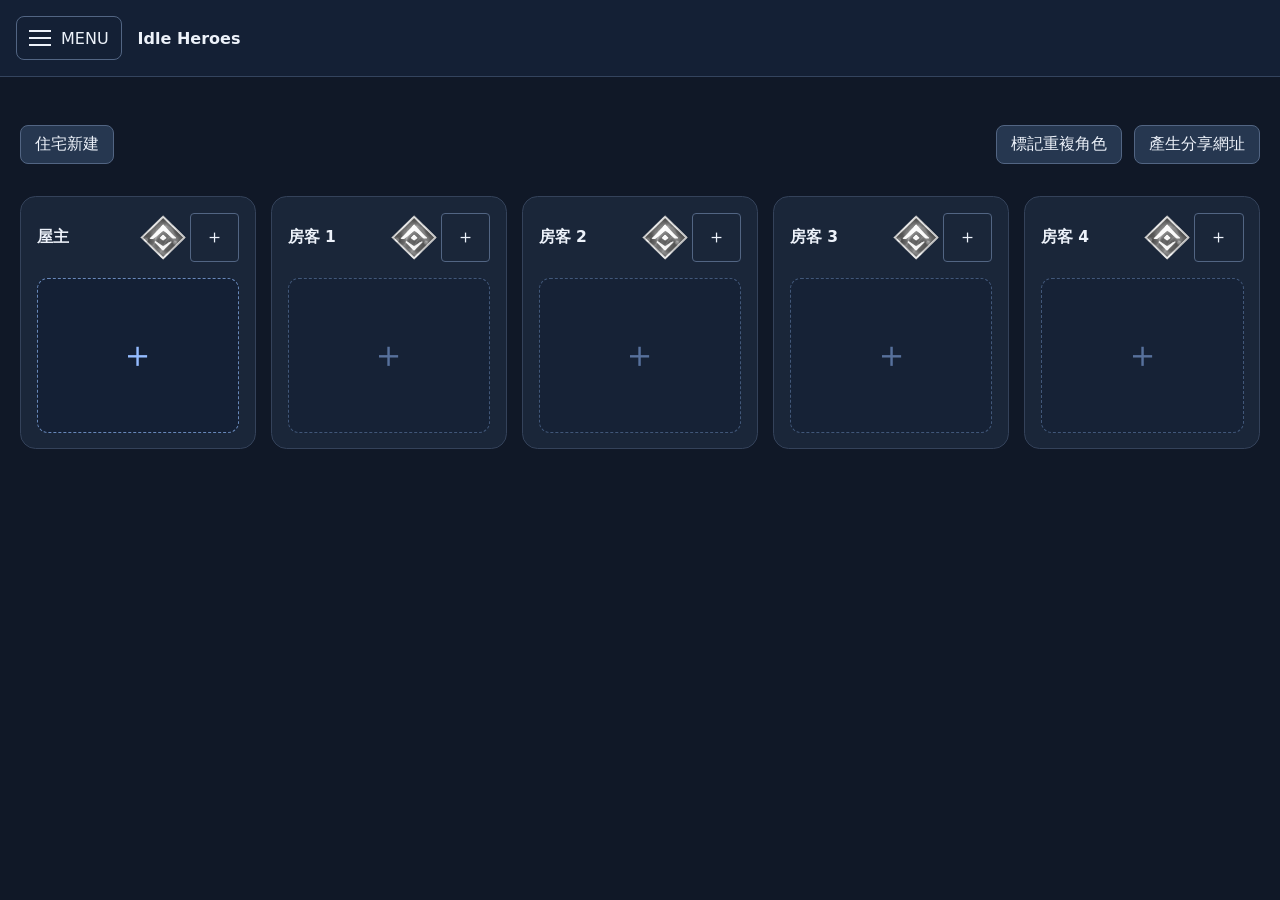
==== commit 8f104c58: "Update imprint description" ====
--- a/Cloud/CloudIsland.html
+++ b/Cloud/CloudIsland.html
@@ -201,9 +201,9 @@
           <span>MENU</span>
         </summary>
         <nav aria-label="工具導覽">
-          <a href="../index.html">HOME</a>
-          <a href="./CloudIsland.html" aria-current="page">CLOUD ISLAND</a>
-          <a href="../Imprint/imprint.html">IMPRINT INFUSION</a>
+          <a href="../index.html">首頁</a>
+          <a href="./CloudIsland.html" aria-current="page">雲舒島</a>
+          <a href="../Imprint/imprint.html">印痕灌注</a>
         </nav>
       </details>
       <span class="site-name">Idle Heroes</span>
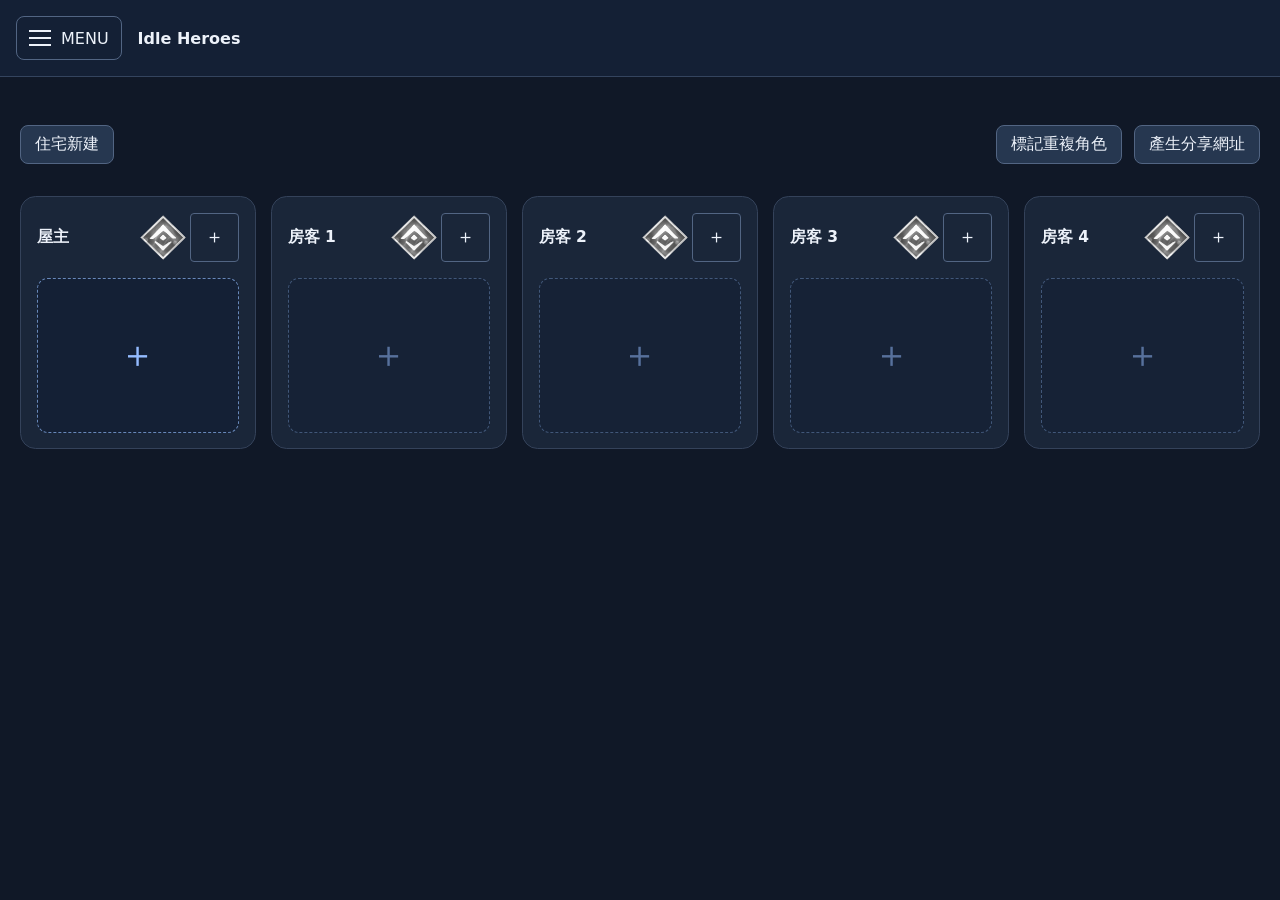
==== commit e9993be7: "Complete share url for Imprint" ====
--- a/Cloud/CloudIsland.html
+++ b/Cloud/CloudIsland.html
@@ -293,6 +293,7 @@
       </div>
     </dialog>
 
+    <script src="../shared-state.js"></script>
     <script>
       // 直接調整陣列項目的位置即可改變顯示順序；程式不會重新排序。
       const landlordImages = [
@@ -583,8 +584,6 @@
         { filename: "Spiral.png", name: "天城" },
       ];
       const shareBaseUrl = "https://howlongbean.github.io/idleheroes.github.io/Cloud/CloudIsland.html";
-      // z1 使用 DEFLATE + Base64URL；沒有前綴的舊 JSON 參數仍可還原。
-      const compressedStatePrefix = "z1.";
       const groups = [];
       const groupsContainer = document.getElementById("groups");
       const groupTemplate = document.getElementById("group-template");
@@ -592,18 +591,26 @@
       const deleteGroupButton = document.getElementById("delete-group");
       const shareSettingsButton = document.getElementById("share-settings");
       const markDuplicatesButton = document.getElementById("mark-duplicates");
-      const shareResult = document.getElementById("share-result");
-      const shareUrlInput = document.getElementById("share-url");
-      const shareStatus = document.getElementById("share-status");
       const stateError = document.getElementById("state-error");
       const dialog = document.getElementById("image-dialog");
       const options = document.getElementById("image-options");
       const galleryError = document.getElementById("gallery-error");
       let nextGroupId = 1;
-      let shareRevision = 0;
       let markDuplicates = false;
 
-      class SharedStateError extends Error {}
+      const { invalidateShareUrl, generateShareUrl } = createShareControls({
+        baseUrl: shareBaseUrl,
+        getState: () => ({
+          version: 3,
+          groups: groups.map(group => ({
+            landlord: group.selectedFile,
+            tenants: group.tenantSlots.map(slot => slot.selectedFile),
+            nirvana: [...group.nirvana],
+            icons: [...group.icons],
+          })),
+        }),
+        validateState: validateSharedState,
+      });
 
       addGroupButton.addEventListener("click", addGroup);
       deleteGroupButton.addEventListener("click", deleteGroup);
@@ -613,7 +620,6 @@
         markDuplicatesButton.setAttribute("aria-pressed", String(markDuplicates));
         updateDuplicateMarkers();
       });
-      shareUrlInput.addEventListener("click", () => shareUrlInput.select());
       document.getElementById("close-dialog").addEventListener("click", () => dialog.close());
       dialog.addEventListener("click", (event) => {
         if (event.target === dialog) dialog.close();
@@ -870,14 +876,6 @@
         }
         invalidateShareUrl();
         return true;
-      }
-
-      function invalidateShareUrl() {
-        shareRevision++;
-        shareResult.hidden = true;
-        shareUrlInput.value = "";
-        shareStatus.textContent = "";
-        shareStatus.className = "muted";
       }
 
       function validateSharedState(state) {
@@ -933,102 +931,6 @@
         }));
       }
 
-      async function encodeSharedState(state) {
-        if (typeof CompressionStream !== "function") {
-          throw new SharedStateError("此瀏覽器不支援網址壓縮，請使用最新版瀏覽器。");
-        }
-        try {
-          const stream = new Blob([JSON.stringify(state)]).stream()
-            .pipeThrough(new CompressionStream("deflate"));
-          const bytes = new Uint8Array(await new Response(stream).arrayBuffer());
-          const binary = Array.from(bytes, byte => String.fromCharCode(byte)).join("");
-          return compressedStatePrefix + btoa(binary)
-            .replace(/\+/g, "-").replace(/\//g, "_").replace(/=+$/, "");
-        } catch (error) {
-          if (!(error instanceof TypeError) && !(error instanceof DOMException)) throw error;
-          throw new SharedStateError("分享設定壓縮失敗，請重試或更新瀏覽器。");
-        }
-      }
-
-      async function decodeSharedState(value) {
-        let json = value;
-        if (value.startsWith(compressedStatePrefix)) {
-          if (typeof DecompressionStream !== "function") {
-            throw new SharedStateError("此瀏覽器不支援網址解壓縮，請使用最新版瀏覽器。");
-          }
-          const payload = value.slice(compressedStatePrefix.length);
-          if (!/^[A-Za-z0-9_-]+$/.test(payload) || payload.length % 4 === 1) {
-            throw new SharedStateError("分享網址的壓縮參數格式錯誤。");
-          }
-          try {
-            const binary = atob(payload.replace(/-/g, "+").replace(/_/g, "/"));
-            const bytes = Uint8Array.from(binary, character => character.charCodeAt(0));
-            const stream = new Blob([bytes]).stream()
-              .pipeThrough(new DecompressionStream("deflate"));
-            json = new TextDecoder("utf-8", { fatal: true })
-              .decode(await new Response(stream).arrayBuffer());
-          } catch (error) {
-            if (!(error instanceof TypeError) && !(error instanceof DOMException)) throw error;
-            throw new SharedStateError("分享網址的壓縮資料已損壞，請重新取得連結。");
-          }
-        } else if (/^z\d+\./.test(value)) {
-          throw new SharedStateError("分享網址的壓縮版本不支援。");
-        }
-        try {
-          return JSON.parse(json);
-        } catch (error) {
-          if (!(error instanceof SyntaxError)) throw error;
-          throw new SharedStateError("網址中的設定不是有效的 JSON。");
-        }
-      }
-
-      async function generateShareUrl() {
-        invalidateShareUrl();
-        const revision = shareRevision;
-        stateError.hidden = true;
-        const state = {
-          version: 3,
-          groups: groups.map(group => ({
-            landlord: group.selectedFile,
-            tenants: group.tenantSlots.map(slot => slot.selectedFile),
-            nirvana: [...group.nirvana],
-            icons: [...group.icons],
-          })),
-        };
-        try {
-          validateSharedState(state);
-          const encodedState = await encodeSharedState(state);
-          if (revision !== shareRevision) return;
-          const url = new URL(shareBaseUrl);
-          url.searchParams.set("state", encodedState);
-          shareUrlInput.value = url.href;
-          shareResult.hidden = false;
-          shareUrlInput.focus();
-          shareUrlInput.select();
-          if (typeof navigator.clipboard?.writeText !== "function") {
-            shareStatus.className = "error";
-            shareStatus.textContent = "網址已產生，但此瀏覽器不支援自動複製。請手動複製網址欄位。";
-            return;
-          }
-          shareStatus.textContent = "網址已產生，正在複製至剪貼簿…";
-          try {
-            await navigator.clipboard.writeText(url.href);
-            if (revision !== shareRevision) return;
-            shareStatus.textContent = "分享網址已複製到剪貼簿，可直接貼上分享。連結記錄的是產生當下的設定。";
-          } catch (error) {
-            if (!(error instanceof DOMException)) throw error;
-            if (revision !== shareRevision) return;
-            shareStatus.className = "error";
-            shareStatus.textContent = "網址已產生，但瀏覽器未允許自動複製。請允許剪貼簿權限，或手動複製網址欄位。";
-          }
-        } catch (error) {
-          if (!(error instanceof SharedStateError)) throw error;
-          if (revision !== shareRevision) return;
-          stateError.textContent = `無法產生分享網址：${error.message}`;
-          stateError.hidden = false;
-        }
-      }
-
       async function initializeGroups() {
         const parameters = new URLSearchParams(window.location.search);
         if (!parameters.has("state")) {
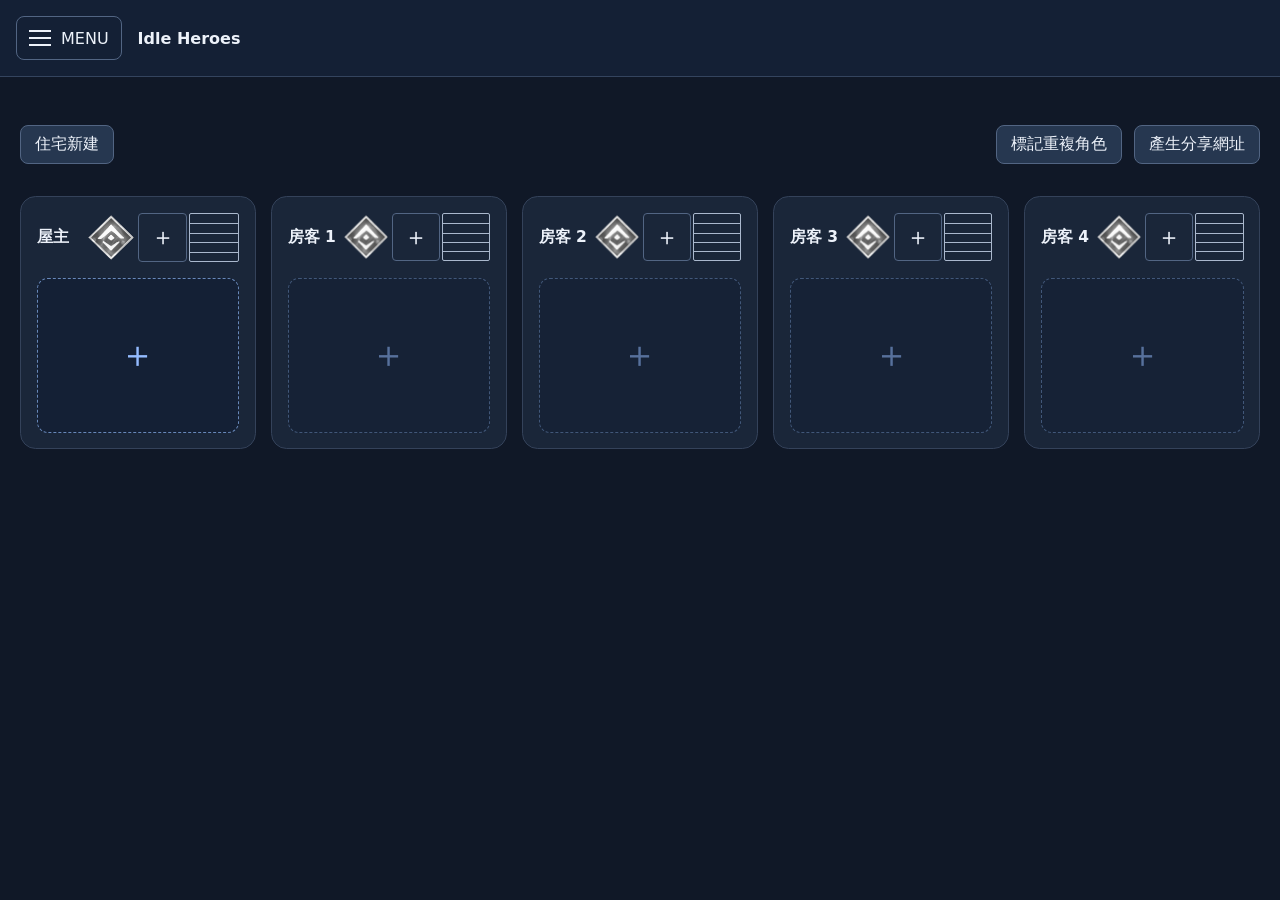
==== commit ec7783c5: "Support core infusion" ====
--- a/Cloud/CloudIsland.html
+++ b/Cloud/CloudIsland.html
@@ -62,11 +62,19 @@
         min-height: clamp(24px, 4cqw, 56px);
         margin-bottom: clamp(4px, 1.25cqw, 20px);
       }
-      .panel-actions { display: flex; gap: 2px; margin-left: auto; }
-      .nirvana-button, .icon-picker {
-        flex-shrink: 0;
-        width: clamp(24px, 4cqw, 56px);
-        height: clamp(24px, 4cqw, 56px);
+      .panel-actions {
+        display: grid;
+        grid-template-columns: repeat(3, minmax(0, 1fr));
+        gap: 2px;
+        width: calc(3 * clamp(24px, 4cqw, 56px) + 4px);
+        max-width: 100%;
+        min-width: 0;
+        margin-left: auto;
+      }
+      .nirvana-button, .icon-picker, .slot-picker {
+        width: 100%;
+        min-width: 0;
+        aspect-ratio: 1;
         padding: 1px;
         border: 1px solid transparent;
         border-radius: 4px;
@@ -77,10 +85,27 @@
         align-items: center;
         justify-content: center;
         border-color: #526583;
-        font-size: clamp(18px, 1.5cqw, 24px);
-      }
-      .icon-picker:hover { background: #34425a; }
+        font-size: clamp(10px, 3cqw, 24px);
+      }
+      .icon-picker:hover, .slot-picker:hover { background: #34425a; }
       .icon-picker img { width: 100%; height: 100%; object-fit: contain; }
+      .slot-picker {
+        display: grid;
+        grid-template-rows: repeat(5, minmax(0, 1fr));
+        padding: 0;
+        border-color: #aab8cd;
+        border-radius: 2px;
+        overflow: hidden;
+      }
+      .slot-cell { min-height: 0; }
+      .slot-cell + .slot-cell { border-top: 1px solid #aab8cd; }
+      .slot-color { background: var(--slot-color, #142035); }
+      .slot-color[data-color="red"] { --slot-color: #ef4444; }
+      .slot-color[data-color="blue"] { --slot-color: #3b82f6; }
+      .slot-color[data-color="ochre"] { --slot-color: #c49a46; }
+      .slot-color[data-color="green"] { --slot-color: #22c55e; }
+      .slot-color[data-color="purple"] { --slot-color: #a855f7; }
+      .slot-color[data-color="pink"] { --slot-color: #ec4899; }
       .nirvana-button img {
         display: block;
         width: 100%;
@@ -177,6 +202,37 @@
       .image-option img { width: 94px; height: 99px; object-fit: contain; }
       .image-option span { max-width: 100%; overflow-wrap: anywhere; font-size: .85rem; }
       .image-option-none { min-height: 128px; justify-content: center; }
+      .core-options { grid-template-columns: repeat(3, minmax(0, 1fr)); }
+      .core-options .image-option img { width: min(94px, 100%); height: auto; aspect-ratio: 1; }
+      #clear-core { margin-top: 16px; }
+      .slot-options {
+        display: grid;
+        grid-template-columns: repeat(5, minmax(0, 1fr));
+        gap: clamp(8px, 3vw, 24px);
+        row-gap: 8px;
+        margin-top: 24px;
+      }
+      .slot-label {
+        grid-column: 1;
+        grid-row: 2;
+        justify-self: center;
+        font-size: clamp(12px, 2vw, 16px);
+      }
+      .slot-circle {
+        display: flex;
+        align-items: center;
+        justify-content: center;
+        justify-self: center;
+        width: 100%;
+        max-width: 88px;
+        aspect-ratio: 1;
+        padding: 2px;
+        border: 2px solid #aab8cd;
+        border-radius: 50%;
+      }
+      .slot-circle:hover { border-color: #9fc2ff; background: #20314c; }
+      .slot-circle img { width: 100%; height: 100%; object-fit: contain; }
+      .slot-circle span { font-size: clamp(18px, 4vw, 32px); }
 
       @container (max-width: 600px) {
         .panel { padding: clamp(1px, .35cqw, 2px); }
@@ -290,6 +346,25 @@
         </div>
         <p id="gallery-error" class="error" role="alert" hidden></p>
         <div id="image-options" class="image-grid"></div>
+        <button id="clear-core" class="group-button" type="button" hidden>清除此格</button>
+      </div>
+    </dialog>
+
+    <dialog id="slot-dialog" aria-labelledby="slot-dialog-title">
+      <div class="dialog-content">
+        <div class="dialog-header">
+          <h2 id="slot-dialog-title">根源灌注</h2>
+          <button id="close-slot-dialog" class="close-button" type="button" autofocus>關閉</button>
+        </div>
+        <div class="slot-options" role="group" aria-label="根源灌注：由左至右對應由下往上的五格">
+          <button class="slot-circle slot-color" type="button" aria-label="第 1 格根源：無" aria-describedby="core-foundation-label" aria-haspopup="dialog" aria-controls="image-dialog"></button>
+          <button class="slot-circle slot-color" type="button" aria-label="第 2 格根源：無" aria-haspopup="dialog" aria-controls="image-dialog"></button>
+          <button class="slot-circle slot-color" type="button" aria-label="第 3 格根源：無" aria-haspopup="dialog" aria-controls="image-dialog"></button>
+          <button class="slot-circle slot-color" type="button" aria-label="第 4 格根源：無" aria-haspopup="dialog" aria-controls="image-dialog"></button>
+          <button class="slot-circle slot-color" type="button" aria-label="第 5 格根源：無" aria-haspopup="dialog" aria-controls="image-dialog"></button>
+          <span id="core-foundation-label" class="slot-label">基石</span>
+        </div>
+        <p id="slot-error" class="error" role="alert" hidden></p>
       </div>
     </dialog>
 
@@ -583,6 +658,15 @@
         { filename: "Netherfish.png", name: "冥魚" },
         { filename: "Spiral.png", name: "天城" },
       ];
+      const coreOptions = [
+        { filename: "Core_Rage.png", name: "Rage", color: "red", colorName: "紅色" },
+        { filename: "Core_Urgen.png", name: "Urgen", color: "blue", colorName: "藍色" },
+        { filename: "Core_Stability.png", name: "Stability", color: "ochre", colorName: "土黃色" },
+        { filename: "Core_Rebirth.png", name: "Rebirth", color: "green", colorName: "綠色" },
+        { filename: "Core_Furnace.png", name: "Furnace", color: "purple", colorName: "紫色" },
+        { filename: "Core_Harmony.png", name: "Harmony", color: "pink", colorName: "桃紅色" },
+      ];
+      const coreSlotCount = 5;
       const shareBaseUrl = "https://howlongbean.github.io/idleheroes.github.io/Cloud/CloudIsland.html";
       const groups = [];
       const groupsContainer = document.getElementById("groups");
@@ -593,6 +677,11 @@
       const markDuplicatesButton = document.getElementById("mark-duplicates");
       const stateError = document.getElementById("state-error");
       const dialog = document.getElementById("image-dialog");
+      const slotDialog = document.getElementById("slot-dialog");
+      const slotDialogTitle = document.getElementById("slot-dialog-title");
+      const slotCircles = Array.from(slotDialog.querySelectorAll(".slot-circle"));
+      const slotError = document.getElementById("slot-error");
+      const clearCoreButton = document.getElementById("clear-core");
       const options = document.getElementById("image-options");
       const galleryError = document.getElementById("gallery-error");
       let nextGroupId = 1;
@@ -601,12 +690,13 @@
       const { invalidateShareUrl, generateShareUrl } = createShareControls({
         baseUrl: shareBaseUrl,
         getState: () => ({
-          version: 3,
+          version: 4,
           groups: groups.map(group => ({
             landlord: group.selectedFile,
             tenants: group.tenantSlots.map(slot => slot.selectedFile),
             nirvana: [...group.nirvana],
             icons: [...group.icons],
+            cores: group.cores.map(selection => [...selection]),
           })),
         }),
         validateState: validateSharedState,
@@ -620,13 +710,21 @@
         markDuplicatesButton.setAttribute("aria-pressed", String(markDuplicates));
         updateDuplicateMarkers();
       });
-      document.getElementById("close-dialog").addEventListener("click", () => dialog.close());
-      dialog.addEventListener("click", (event) => {
-        if (event.target === dialog) dialog.close();
-      });
-      dialog.addEventListener("keydown", (event) => {
-        if (event.key === "Escape") {
-          event.preventDefault();
+      for (const [modal, closeButtonId] of [[dialog, "close-dialog"], [slotDialog, "close-slot-dialog"]]) {
+        document.getElementById(closeButtonId).addEventListener("click", () => modal.close());
+        modal.addEventListener("click", (event) => {
+          if (event.target === modal) modal.close();
+        });
+        modal.addEventListener("keydown", (event) => {
+          if (event.key === "Escape") {
+            event.preventDefault();
+            modal.close();
+          }
+        });
+      }
+      slotDialog.addEventListener("close", () => {
+        if (dialog.open && options.classList.contains("core-options")
+          && dialog.dataset.groupId === slotDialog.dataset.groupId) {
           dialog.close();
         }
       });
@@ -696,6 +794,22 @@
           iconPicker.append(plus, selectedIcon);
           actions.append(iconPicker);
           panel.append(selectionError);
+
+          const slotPicker = document.createElement("button");
+          slotPicker.type = "button";
+          slotPicker.className = "slot-picker";
+          slotPicker.dataset.label = `第 ${number} 組${heading.textContent}根源灌注`;
+          slotPicker.setAttribute("aria-label", `${slotPicker.dataset.label}：尚未設定`);
+          slotPicker.setAttribute("aria-haspopup", "dialog");
+          slotPicker.setAttribute("aria-controls", "slot-dialog");
+          slotPicker.title = "根源灌注";
+          for (let slot = 0; slot < coreSlotCount; slot++) {
+            const cell = document.createElement("span");
+            cell.className = "slot-cell slot-color";
+            cell.setAttribute("aria-hidden", "true");
+            slotPicker.append(cell);
+          }
+          actions.append(slotPicker);
         });
 
         const picker = element.querySelector(".landlord-picker");
@@ -706,6 +820,7 @@
           selectedLandlordIndex: -1,
           nirvana: Array(tenantConfigurations.length + 1).fill(false),
           icons: Array(tenantConfigurations.length + 1).fill(null),
+          cores: Array.from({ length: tenantConfigurations.length + 1 }, () => Array(coreSlotCount).fill(null)),
           tenantSlots: tenantConfigurations.map((configuration, index) => ({
             ...configuration,
             button: tenantPickers[index],
@@ -715,6 +830,15 @@
 
         element.querySelectorAll(".nirvana-button").forEach((toggle, index) => {
           toggle.addEventListener("click", () => setNirvana(group, index, !group.nirvana[index]));
+        });
+        element.querySelectorAll(".slot-picker").forEach((slotPicker, index) => {
+          slotPicker.addEventListener("click", () => {
+            slotDialog.dataset.groupId = element.id;
+            slotDialog.dataset.panelIndex = String(index);
+            slotDialogTitle.textContent = "根源灌注";
+            renderCoreDialog(group, index);
+            slotDialog.showModal();
+          });
         });
         element.querySelectorAll(".icon-picker").forEach((iconPicker, index) => {
           iconPicker.addEventListener("click", () => {
@@ -776,19 +900,19 @@
 
         const lastGroup = groups[groups.length - 1].element;
         const focusedElement = document.activeElement;
-        const ownsGallery = dialog.dataset.groupId === lastGroup.id;
-        const closesGallery = ownsGallery && dialog.open;
-        if (ownsGallery) {
-          dialog.close();
-          options.replaceChildren();
-          delete dialog.dataset.groupId;
-        }
+        const ownedDialogs = [dialog, slotDialog].filter(modal => modal.dataset.groupId === lastGroup.id);
+        const closesDialog = ownedDialogs.some(modal => modal.open);
+        for (const modal of ownedDialogs) {
+          modal.close();
+          delete modal.dataset.groupId;
+        }
+        if (ownedDialogs.includes(dialog)) options.replaceChildren();
         lastGroup.remove();
         groups.pop();
         deleteGroupButton.hidden = groups.length <= 1;
         updateDuplicateMarkers();
         invalidateShareUrl();
-        if (closesGallery || lastGroup.contains(focusedElement)
+        if (closesDialog || lastGroup.contains(focusedElement)
           || (deleteGroupButton.hidden && focusedElement === deleteGroupButton)) {
           (deleteGroupButton.hidden ? addGroupButton : deleteGroupButton).focus();
         }
@@ -803,6 +927,10 @@
           group.selectedLandlordIndex = index;
           group.nirvana.forEach((_enabled, pickerIndex) => setNirvana(group, pickerIndex, false));
           group.icons.forEach((_filename, pickerIndex) => selectIcon(group, pickerIndex, null));
+          group.cores.forEach((selection, pickerIndex) => {
+            selection.fill(null);
+            renderCoreSummary(group, pickerIndex);
+          });
           group.tenantSlots.forEach(slot => resetTenant(slot, index));
         }
         updateDuplicateMarkers();
@@ -814,6 +942,8 @@
         if (slot.selectedFile !== filename) {
           setNirvana(group, index + 1, false);
           selectIcon(group, index + 1, null);
+          group.cores[index + 1].fill(null);
+          renderCoreSummary(group, index + 1);
         }
         slot.selectedFile = filename;
         setPreview(slot.button, "Tenant", { filename, name: imageLabel(filename) });
@@ -878,8 +1008,90 @@
         return true;
       }
 
+      function renderCoreSummary(group, panelIndex) {
+        const button = group.element.querySelectorAll(".slot-picker")[panelIndex];
+        const cells = button.querySelectorAll(".slot-cell");
+        const labels = group.cores[panelIndex].map((filename, slotIndex) => {
+          const core = coreOptions.find(option => option.filename === filename);
+          // Circle 0 is the bottom row; circle 4 is the top row.
+          const cell = cells[coreSlotCount - 1 - slotIndex];
+          if (core) {
+            cell.dataset.color = core.color;
+          } else {
+            delete cell.dataset.color;
+          }
+          return `第 ${slotIndex + 1} 格：${core ? `${core.name}（${core.colorName}）` : "無"}`;
+        });
+        const summary = `由下往上，${labels.join("；")}`;
+        button.setAttribute("aria-label", `${button.dataset.label}：${summary}`);
+        button.title = `根源灌注：${summary}`;
+      }
+
+      function renderCoreDialog(group, panelIndex) {
+        slotError.hidden = true;
+        group.cores[panelIndex].forEach((filename, slotIndex) => {
+          const core = coreOptions.find(option => option.filename === filename);
+          const circle = slotCircles[slotIndex];
+          const label = `第 ${slotIndex + 1} 格：${core ? `${core.name}（${core.colorName}）` : "無"}`;
+          circle.setAttribute("aria-label", label);
+          circle.title = label;
+          circle.replaceChildren();
+          if (core) {
+            const image = document.createElement("img");
+            image.alt = "";
+            image.addEventListener("error", () => {
+              if (!image.isConnected) return;
+              slotError.textContent = `無法載入 Icons/${core.filename}，請確認根源圖示存在。`;
+              slotError.hidden = false;
+            });
+            image.src = `./Icons/${core.filename}`;
+            circle.append(image);
+          } else {
+            const placeholder = document.createElement("span");
+            placeholder.textContent = "＋";
+            placeholder.setAttribute("aria-hidden", "true");
+            circle.append(placeholder);
+          }
+          circle.onclick = () => openCoreGallery(group, panelIndex, slotIndex);
+        });
+      }
+
+      function openCoreGallery(group, panelIndex, slotIndex) {
+        const selected = group.cores[panelIndex][slotIndex];
+        dialog.dataset.groupId = group.element.id;
+        openGallery(coreOptions, "Icons", selected, image => selectCore(group, panelIndex, slotIndex, image.filename),
+          `根源灌注：第 ${slotIndex + 1} 格`);
+        document.getElementById("dialog-title").textContent = `第 ${slotIndex + 1} 格：選擇根源`;
+        options.classList.add("core-options");
+        clearCoreButton.hidden = false;
+        clearCoreButton.disabled = selected === null;
+        clearCoreButton.onclick = () => {
+          if (selectCore(group, panelIndex, slotIndex, null)) dialog.close();
+        };
+      }
+
+      function selectCore(group, panelIndex, slotIndex, filename) {
+        if (filename !== null && !coreOptions.some(option => option.filename === filename)) {
+          slotError.textContent = "此根源不存在，請重新開啟清單選擇。";
+          slotError.hidden = false;
+          if (dialog.open) {
+            galleryError.textContent = slotError.textContent;
+            galleryError.hidden = false;
+          }
+          return false;
+        }
+        group.cores[panelIndex][slotIndex] = filename;
+        renderCoreSummary(group, panelIndex);
+        if (slotDialog.open && slotDialog.dataset.groupId === group.element.id
+          && Number(slotDialog.dataset.panelIndex) === panelIndex) {
+          renderCoreDialog(group, panelIndex);
+        }
+        invalidateShareUrl();
+        return true;
+      }
+
       function validateSharedState(state) {
-        if (!state || typeof state !== "object" || Array.isArray(state) || ![1, 2, 3].includes(state.version)) {
+        if (!state || typeof state !== "object" || Array.isArray(state) || ![1, 2, 3, 4].includes(state.version)) {
           throw new SharedStateError("分享設定版本不支援或格式錯誤。");
         }
         if (!Array.isArray(state.groups) || state.groups.length === 0) {
@@ -896,7 +1108,7 @@
             || !savedGroup.nirvana.every(value => typeof value === "boolean"))) {
             throw new SharedStateError(`第 ${index + 1} 組必須包含五個有效的 Nirvana 狀態。`);
           }
-          if (state.version === 3) {
+          if (state.version >= 3) {
             if (!Array.isArray(savedGroup.icons) || savedGroup.icons.length !== tenantConfigurations.length + 1) {
               throw new SharedStateError(`第 ${index + 1} 組必須包含五個圖示位置。`);
             }
@@ -911,6 +1123,14 @@
               usedIcons.add(filename);
             });
           }
+          if (state.version >= 4 && (!Array.isArray(savedGroup.cores)
+            || savedGroup.cores.length !== tenantConfigurations.length + 1
+            || savedGroup.cores.some(selection => !Array.isArray(selection)
+              || selection.length !== coreSlotCount
+              || selection.some(filename => filename !== null
+                && !coreOptions.some(option => option.filename === filename))))) {
+            throw new SharedStateError(`第 ${index + 1} 組必須包含五個角色各五格的有效根源設定。`);
+          }
           const landlordIndex = landlordImages.findIndex(image => image.filename === savedGroup.landlord);
           if (savedGroup.landlord !== null && landlordIndex === -1) {
             throw new SharedStateError(`第 ${index + 1} 組的屋主不在目前圖庫中。`);
@@ -928,6 +1148,9 @@
           ...savedGroup,
           nirvana: state.version === 1 ? Array(tenantConfigurations.length + 1).fill(false) : savedGroup.nirvana,
           icons: state.version < 3 ? Array(tenantConfigurations.length + 1).fill(null) : savedGroup.icons,
+          cores: state.version < 4
+            ? Array.from({ length: tenantConfigurations.length + 1 }, () => Array(coreSlotCount).fill(null))
+            : savedGroup.cores,
         }));
       }
 
@@ -956,6 +1179,9 @@
             }
             savedGroup.nirvana.forEach((enabled, index) => setNirvana(group, index, enabled));
             savedGroup.icons.forEach((filename, index) => selectIcon(group, index, filename));
+            savedGroup.cores.forEach((selection, panelIndex) => {
+              selection.forEach((filename, slotIndex) => selectCore(group, panelIndex, slotIndex, filename));
+            });
           }
         } catch (error) {
           if (!(error instanceof SharedStateError)) throw error;
@@ -1013,6 +1239,10 @@
 
       function openGallery(images, folder, selected, onSelect, title = "選擇屋主") {
         options.replaceChildren();
+        options.classList.remove("core-options");
+        clearCoreButton.hidden = true;
+        clearCoreButton.onclick = null;
+        document.getElementById("dialog-title").textContent = "選擇圖片即可套用；按 Esc 可取消。";
         galleryError.hidden = true;
         dialog.setAttribute("aria-label", title);
         images.forEach((entry, index) => {
